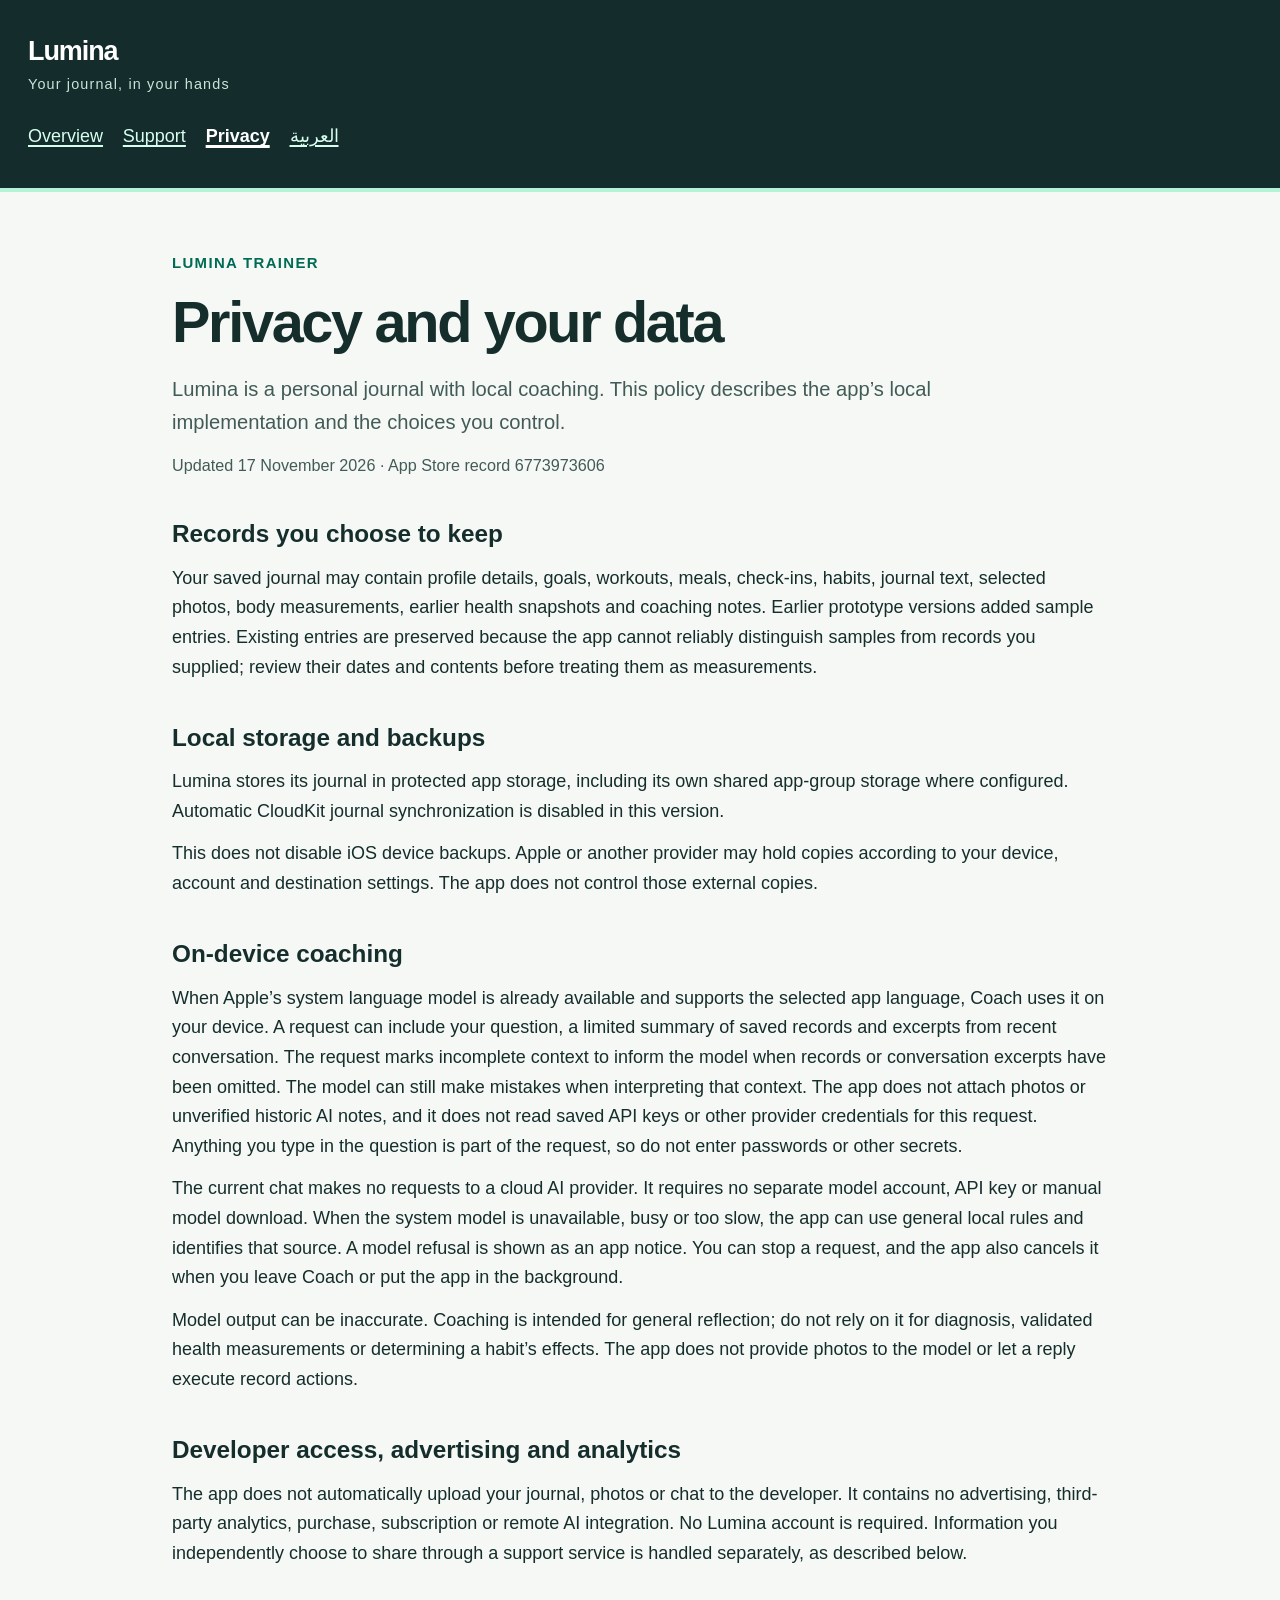
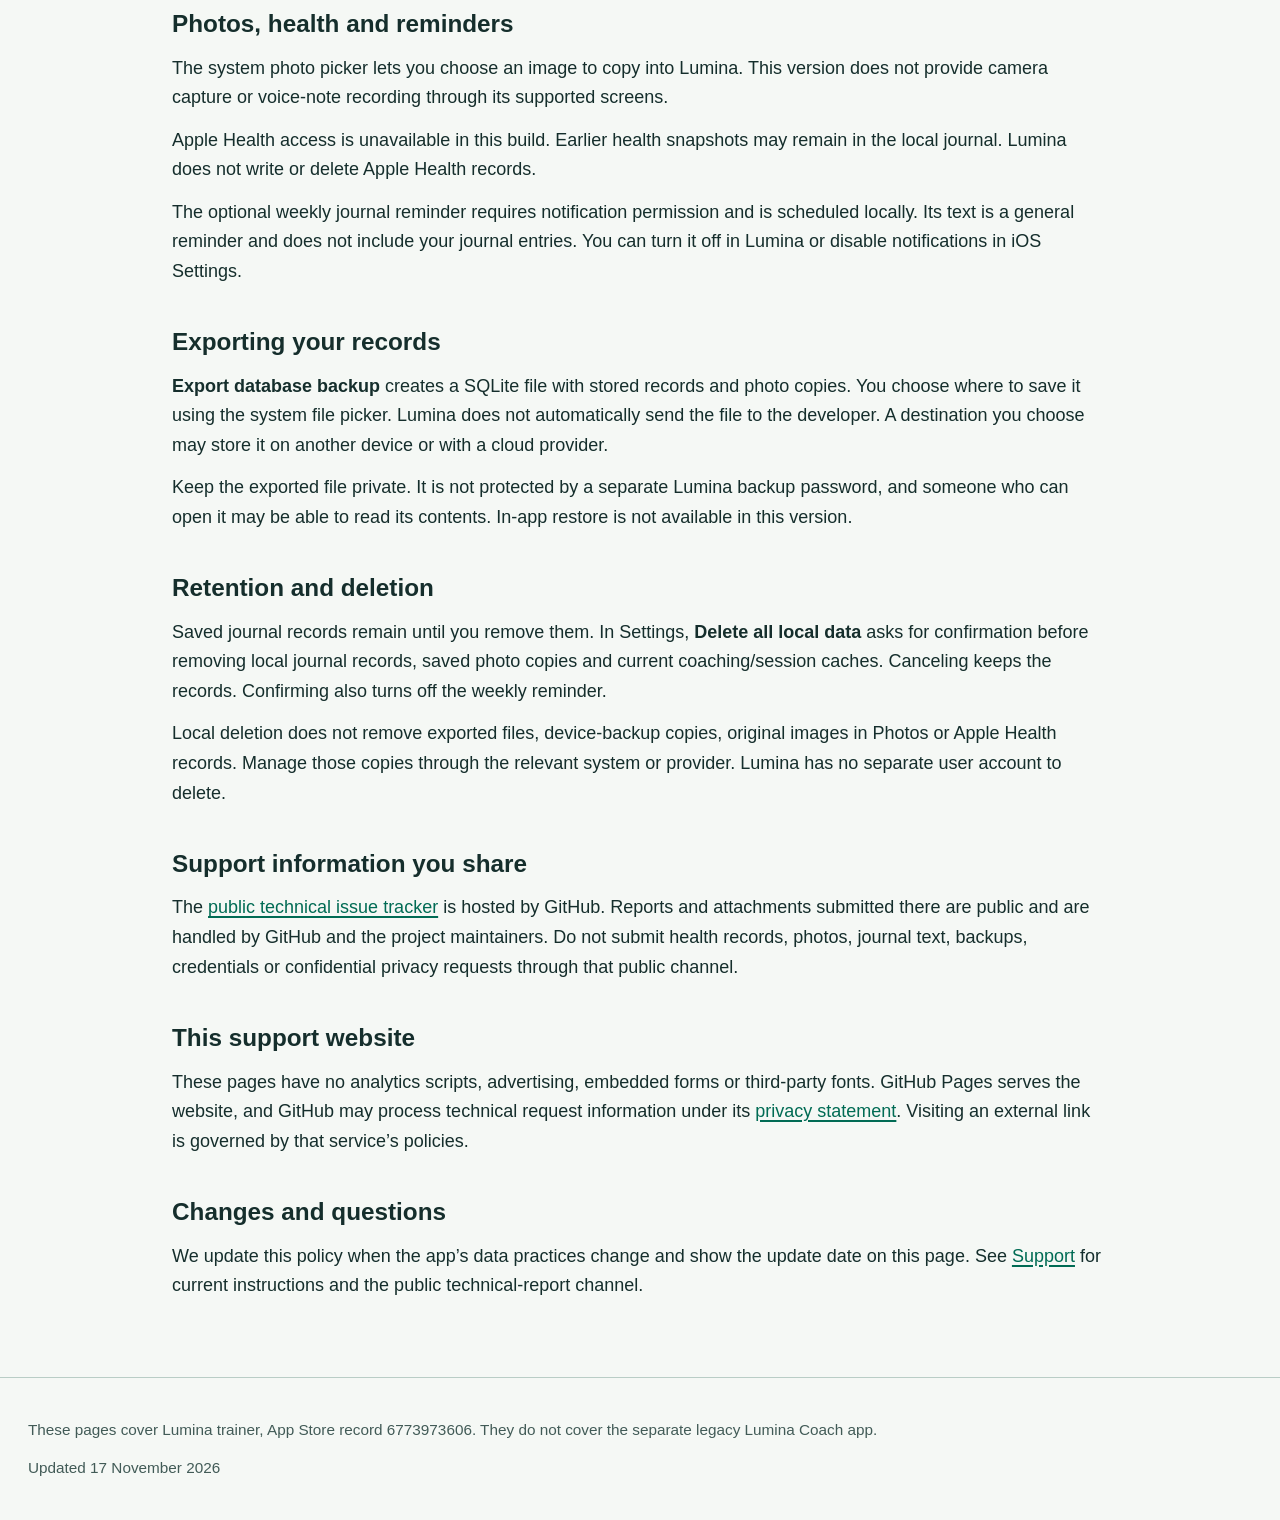
==== docs/privacy.html @ e6e3a84e "Add bilingual support and privacy pages for the free local Lumina release" ====
<!doctype html>
<html lang="en" dir="ltr">
<head>
<meta charset="utf-8">
<meta name="viewport" content="width=device-width, initial-scale=1">
<meta name="description" content="How Lumina trainer stores, processes, exports and deletes your records.">
<meta name="referrer" content="strict-origin-when-cross-origin">
<meta http-equiv="Content-Security-Policy" content="default-src 'none'; style-src 'self'; img-src 'self'; base-uri 'none'; form-action 'none'">
<title>Privacy policy · Lumina</title>
<link rel="stylesheet" href="styles.css">
</head>
<body>
<a class="skip" href="#main">Skip to content</a>
<header><div class="wrap"><a class="brand" href="index.html">Lumina<span>Your journal, in your hands</span></a><nav aria-label="Main navigation"><a href="index.html">Overview</a><a href="support.html">Support</a><a href="privacy.html" aria-current="page">Privacy</a><a href="privacy-ar.html" lang="ar" hreflang="ar">العربية</a></nav></div></header>
<main class="wrap" id="main">
<p class="eyebrow">Lumina trainer</p>
<h1>Privacy and your data</h1>
<p class="intro">Lumina is a personal journal with local coaching. This policy describes the app’s local implementation and the choices you control.</p>
<p class="meta">Updated 17 November 2026 · App Store record 6773973606</p>
<section id="records"><h2>Records you choose to keep</h2><p>Your saved journal may contain profile details, goals, workouts, meals, check-ins, habits, journal text, selected photos, body measurements, earlier health snapshots and coaching notes. Earlier prototype versions added sample entries. Existing entries are preserved because the app cannot reliably distinguish samples from records you supplied; review their dates and contents before treating them as measurements.</p></section>
<section id="storage"><h2>Local storage and backups</h2><p>Lumina stores its journal in protected app storage, including its own shared app-group storage where configured. Automatic CloudKit journal synchronization is disabled in this version.</p><p>This does not disable iOS device backups. Apple or another provider may hold copies according to your device, account and destination settings. The app does not control those external copies.</p></section>
<section id="ai"><h2>On-device coaching</h2><p>When Apple’s system language model is already available and supports the selected app language, Coach uses it on your device. A request can include your question, a limited summary of saved records and excerpts from recent conversation. The request marks incomplete context to inform the model when records or conversation excerpts have been omitted. The model can still make mistakes when interpreting that context. The app does not attach photos or unverified historic AI notes, and it does not read saved API keys or other provider credentials for this request. Anything you type in the question is part of the request, so do not enter passwords or other secrets.</p><p>The current chat makes no requests to a cloud AI provider. It requires no separate model account, API key or manual model download. When the system model is unavailable, busy or too slow, the app can use general local rules and identifies that source. A model refusal is shown as an app notice. You can stop a request, and the app also cancels it when you leave Coach or put the app in the background.</p><p>Model output can be inaccurate. Coaching is intended for general reflection; do not rely on it for diagnosis, validated health measurements or determining a habit’s effects. The app does not provide photos to the model or let a reply execute record actions.</p></section>
<section id="collection"><h2>Developer access, advertising and analytics</h2><p>The app does not automatically upload your journal, photos or chat to the developer. It contains no advertising, third-party analytics, purchase, subscription or remote AI integration. No Lumina account is required. Information you independently choose to share through a support service is handled separately, as described below.</p></section>
<section id="permissions"><h2>Photos, health and reminders</h2><p>The system photo picker lets you choose an image to copy into Lumina. This version does not provide camera capture or voice-note recording through its supported screens.</p><p>Apple Health access is unavailable in this build. Earlier health snapshots may remain in the local journal. Lumina does not write or delete Apple Health records.</p><p>The optional weekly journal reminder requires notification permission and is scheduled locally. Its text is a general reminder and does not include your journal entries. You can turn it off in Lumina or disable notifications in iOS Settings.</p></section>
<section id="export"><h2>Exporting your records</h2><p><strong>Export database backup</strong> creates a SQLite file with stored records and photo copies. You choose where to save it using the system file picker. Lumina does not automatically send the file to the developer. A destination you choose may store it on another device or with a cloud provider.</p><p>Keep the exported file private. It is not protected by a separate Lumina backup password, and someone who can open it may be able to read its contents. In-app restore is not available in this version.</p></section>
<section id="retention"><h2>Retention and deletion</h2><p>Saved journal records remain until you remove them. In Settings, <strong>Delete all local data</strong> asks for confirmation before removing local journal records, saved photo copies and current coaching/session caches. Canceling keeps the records. Confirming also turns off the weekly reminder.</p><p>Local deletion does not remove exported files, device-backup copies, original images in Photos or Apple Health records. Manage those copies through the relevant system or provider. Lumina has no separate user account to delete.</p></section>
<section id="support"><h2>Support information you share</h2><p>The <a href="support.html#contact">public technical issue tracker</a> is hosted by GitHub. Reports and attachments submitted there are public and are handled by GitHub and the project maintainers. Do not submit health records, photos, journal text, backups, credentials or confidential privacy requests through that public channel.</p></section>
<section id="website"><h2>This support website</h2><p>These pages have no analytics scripts, advertising, embedded forms or third-party fonts. GitHub Pages serves the website, and GitHub may process technical request information under its <a href="https://docs.github.com/en/site-policy/privacy-policies/github-general-privacy-statement">privacy statement</a>. Visiting an external link is governed by that service’s policies.</p></section>
<section id="changes"><h2>Changes and questions</h2><p>We update this policy when the app’s data practices change and show the update date on this page. See <a href="support.html">Support</a> for current instructions and the public technical-report channel.</p></section>
</main>
<footer><div class="wrap"><p>These pages cover Lumina trainer, App Store record 6773973606. They do not cover the separate legacy Lumina Coach app.</p><p>Updated 17 November 2026</p></div></footer>
</body>
</html>
---- docs/styles.css ----
:root{color-scheme:light;--ink:#152e2c;--muted:#425b57;--paper:#f5f8f5;--card:#fff;--edge:#b9cdc6;--accent:#006b54;--focus:#a54700;font:112.5%/1.65 -apple-system,BlinkMacSystemFont,"Segoe UI",Arial,sans-serif}
*{box-sizing:border-box}body{margin:0;background:var(--paper);color:var(--ink)}a{color:var(--accent);text-underline-offset:.18em;text-decoration-thickness:.1em}a:hover{text-decoration-thickness:.16em}a:focus-visible{outline:3px solid var(--focus);outline-offset:4px;border-radius:3px}.skip{position:absolute;inset-inline-start:1rem;top:-5rem;background:white;padding:.7rem;z-index:9}.skip:focus{top:.5rem}.wrap{width:min(100% - 2rem,68rem);margin-inline:auto}header{background:#142d2c;color:#fff;border-bottom:4px solid #b5f3d6}header .wrap{padding-block:1.6rem}header a:focus-visible{outline-color:#b5f3d6}.brand{font-size:1.5rem;font-weight:750;letter-spacing:-.04em;color:#fff;text-decoration:none}.brand span{display:block;font-size:.8rem;font-weight:500;letter-spacing:.08em;color:#c9e5d9}nav{display:flex;flex-wrap:wrap;gap:.3rem 1.1rem;margin-top:1rem}nav a{color:#d7ffed;display:inline-flex;align-items:center;min-height:44px}nav [aria-current=page]{color:#fff;font-weight:700;text-decoration-thickness:.16em}main{max-width:52rem;padding-block:2.6rem 3.5rem}h1{font-size:clamp(2.1rem,6vw,3.2rem);line-height:1.15;letter-spacing:-.04em;margin:.3rem 0 1rem}h2{font-size:1.35rem;line-height:1.35;margin:2.2rem 0 .7rem}p{margin:.7rem 0}li+li{margin-top:.45rem}ul,ol{padding-inline-start:1.5rem}.eyebrow{font-size:.83rem;letter-spacing:.09em;text-transform:uppercase;font-weight:750;color:var(--accent)}.intro{font-size:1.12rem;color:var(--muted);max-width:48rem}.note,.card{border:1px solid var(--edge);border-radius:1rem;background:var(--card);padding:1.2rem 1.35rem;margin-block:1.4rem}.note{border-inline-start:5px solid var(--accent)}.note h2,.card h2{margin-top:0}.cards{display:grid;grid-template-columns:repeat(auto-fit,minmax(min(100%,18rem),1fr));gap:1rem}.cards .card{margin:0}.meta{color:var(--muted);font-size:.9rem}.contents{padding:1rem 1.35rem;border:1px solid var(--edge);border-radius:1rem}.contents ul{margin:.5rem 0}.contents a{display:inline-block;min-height:44px;padding-block:.2rem}section{scroll-margin-top:1rem}footer{border-top:1px solid var(--edge);color:var(--muted);font-size:.85rem;padding-block:1.5rem}footer p{max-width:54rem}code{font:inherit;font-weight:650;overflow-wrap:anywhere}strong{font-weight:750}[dir=rtl] .brand span,[dir=rtl] .eyebrow{letter-spacing:0}[dir=rtl]{line-height:1.9}[dir=rtl] h1{letter-spacing:0}main a{overflow-wrap:anywhere}@media(max-width:32rem){main{padding-top:1.8rem}.note,.card{padding:1rem}nav{gap:.2rem 1rem}}@media print{header{background:white;color:black;border-bottom:1px solid black}.brand,.brand span,nav a{color:black}.skip{display:none}body{background:white}main{max-width:none}.note,.card{break-inside:avoid}}
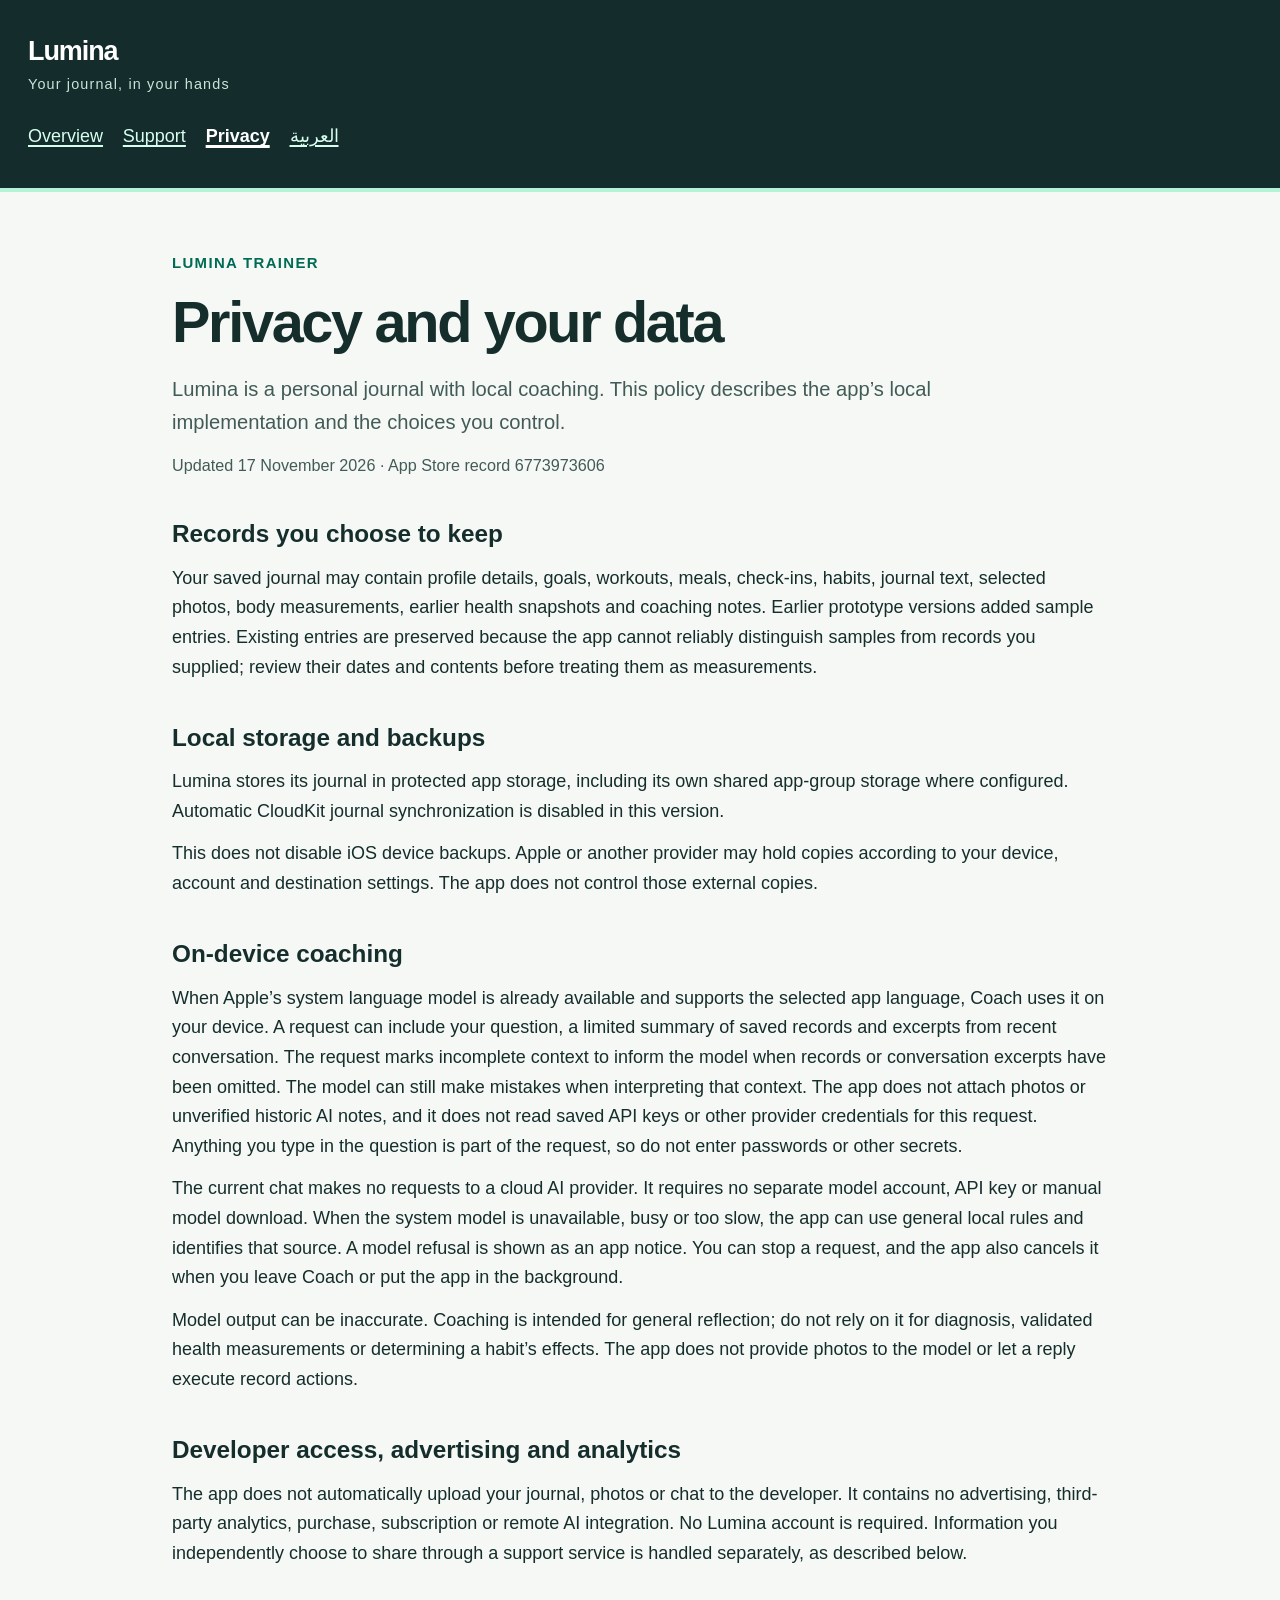
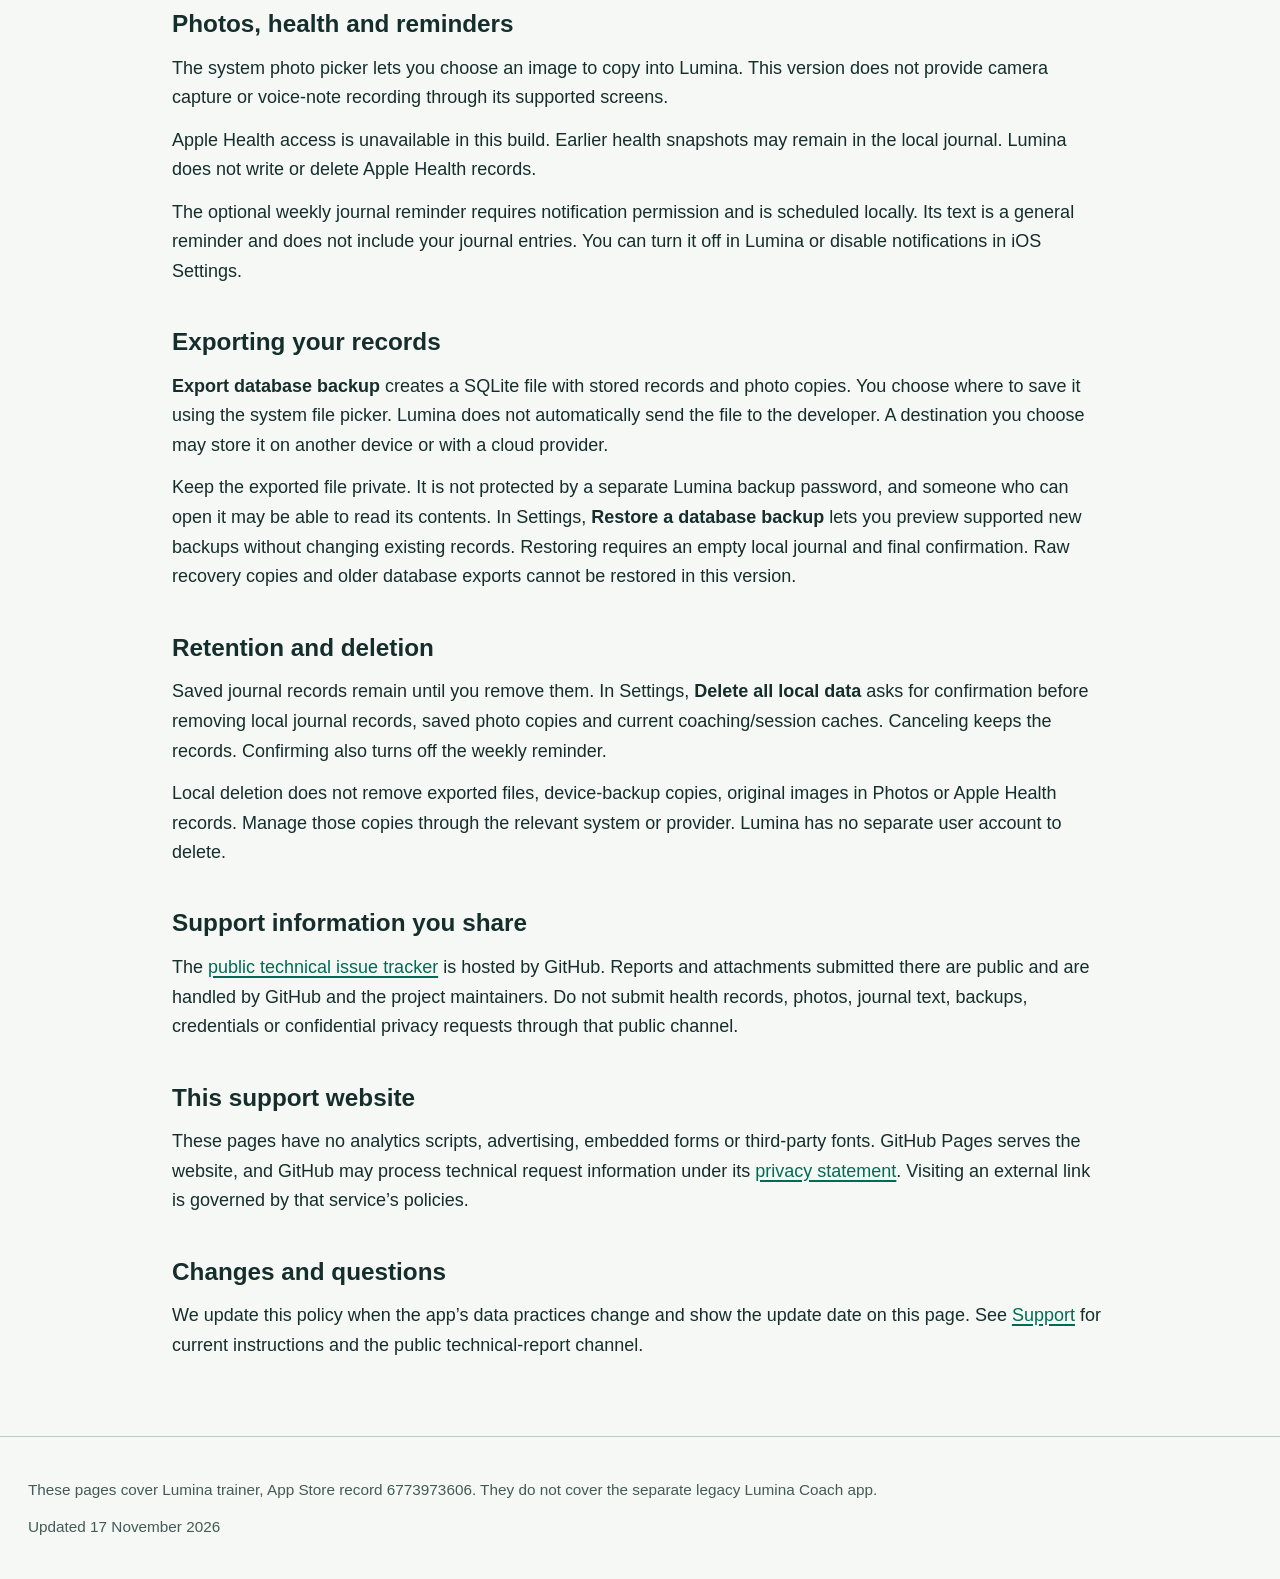
==== commit 179b36bd: "docs: describe preview and supported empty-journal restore in English and Arabic" ====
--- a/docs/privacy.html
+++ b/docs/privacy.html
@@ -22,7 +22,7 @@
 <section id="ai"><h2>On-device coaching</h2><p>When Apple’s system language model is already available and supports the selected app language, Coach uses it on your device. A request can include your question, a limited summary of saved records and excerpts from recent conversation. The request marks incomplete context to inform the model when records or conversation excerpts have been omitted. The model can still make mistakes when interpreting that context. The app does not attach photos or unverified historic AI notes, and it does not read saved API keys or other provider credentials for this request. Anything you type in the question is part of the request, so do not enter passwords or other secrets.</p><p>The current chat makes no requests to a cloud AI provider. It requires no separate model account, API key or manual model download. When the system model is unavailable, busy or too slow, the app can use general local rules and identifies that source. A model refusal is shown as an app notice. You can stop a request, and the app also cancels it when you leave Coach or put the app in the background.</p><p>Model output can be inaccurate. Coaching is intended for general reflection; do not rely on it for diagnosis, validated health measurements or determining a habit’s effects. The app does not provide photos to the model or let a reply execute record actions.</p></section>
 <section id="collection"><h2>Developer access, advertising and analytics</h2><p>The app does not automatically upload your journal, photos or chat to the developer. It contains no advertising, third-party analytics, purchase, subscription or remote AI integration. No Lumina account is required. Information you independently choose to share through a support service is handled separately, as described below.</p></section>
 <section id="permissions"><h2>Photos, health and reminders</h2><p>The system photo picker lets you choose an image to copy into Lumina. This version does not provide camera capture or voice-note recording through its supported screens.</p><p>Apple Health access is unavailable in this build. Earlier health snapshots may remain in the local journal. Lumina does not write or delete Apple Health records.</p><p>The optional weekly journal reminder requires notification permission and is scheduled locally. Its text is a general reminder and does not include your journal entries. You can turn it off in Lumina or disable notifications in iOS Settings.</p></section>
-<section id="export"><h2>Exporting your records</h2><p><strong>Export database backup</strong> creates a SQLite file with stored records and photo copies. You choose where to save it using the system file picker. Lumina does not automatically send the file to the developer. A destination you choose may store it on another device or with a cloud provider.</p><p>Keep the exported file private. It is not protected by a separate Lumina backup password, and someone who can open it may be able to read its contents. In-app restore is not available in this version.</p></section>
+<section id="export"><h2>Exporting your records</h2><p><strong>Export database backup</strong> creates a SQLite file with stored records and photo copies. You choose where to save it using the system file picker. Lumina does not automatically send the file to the developer. A destination you choose may store it on another device or with a cloud provider.</p><p>Keep the exported file private. It is not protected by a separate Lumina backup password, and someone who can open it may be able to read its contents. In Settings, <strong>Restore a database backup</strong> lets you preview supported new backups without changing existing records. Restoring requires an empty local journal and final confirmation. Raw recovery copies and older database exports cannot be restored in this version.</p></section>
 <section id="retention"><h2>Retention and deletion</h2><p>Saved journal records remain until you remove them. In Settings, <strong>Delete all local data</strong> asks for confirmation before removing local journal records, saved photo copies and current coaching/session caches. Canceling keeps the records. Confirming also turns off the weekly reminder.</p><p>Local deletion does not remove exported files, device-backup copies, original images in Photos or Apple Health records. Manage those copies through the relevant system or provider. Lumina has no separate user account to delete.</p></section>
 <section id="support"><h2>Support information you share</h2><p>The <a href="support.html#contact">public technical issue tracker</a> is hosted by GitHub. Reports and attachments submitted there are public and are handled by GitHub and the project maintainers. Do not submit health records, photos, journal text, backups, credentials or confidential privacy requests through that public channel.</p></section>
 <section id="website"><h2>This support website</h2><p>These pages have no analytics scripts, advertising, embedded forms or third-party fonts. GitHub Pages serves the website, and GitHub may process technical request information under its <a href="https://docs.github.com/en/site-policy/privacy-policies/github-general-privacy-statement">privacy statement</a>. Visiting an external link is governed by that service’s policies.</p></section>
